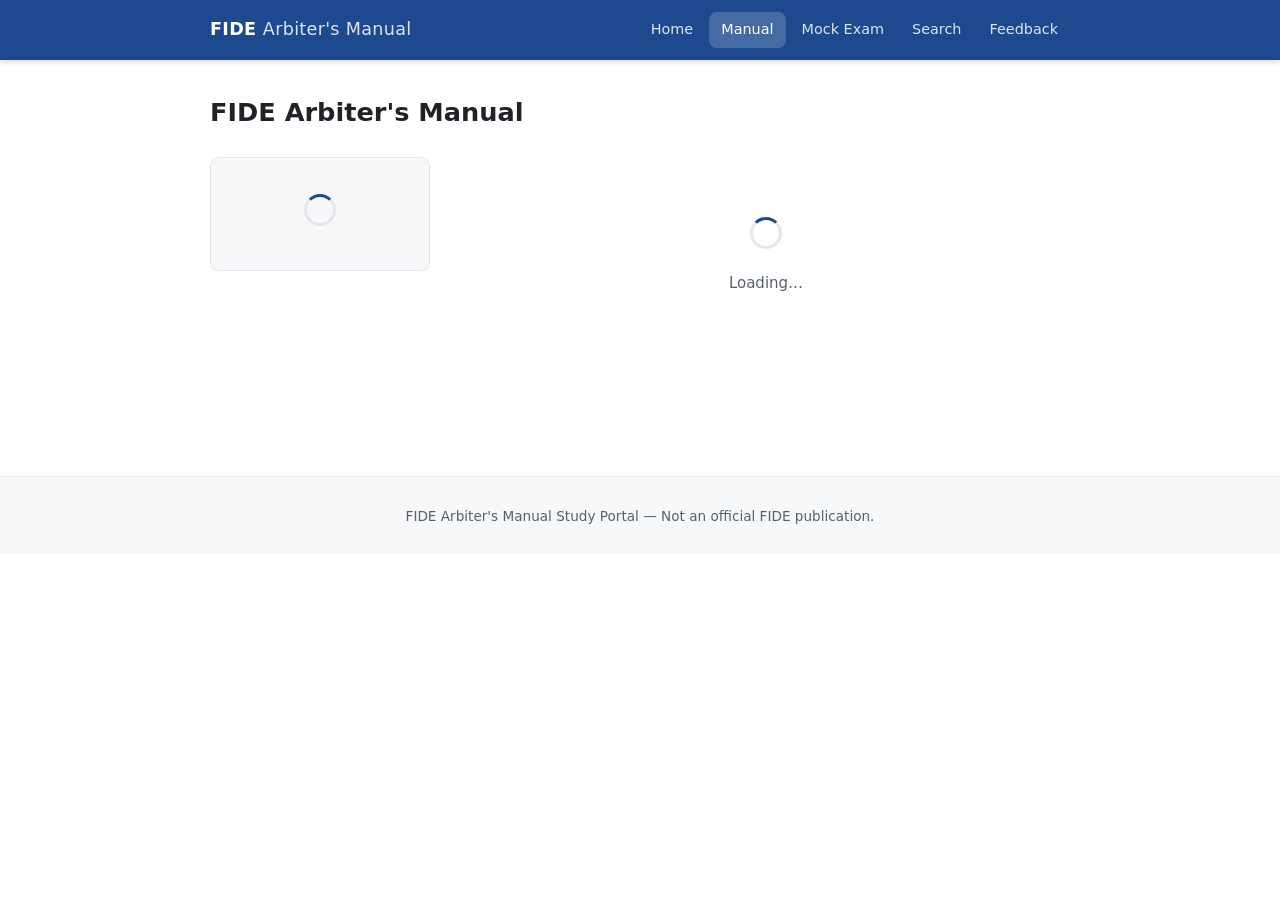
==== chapters.html @ 78ff7191 "Add files via upload" ====
<!DOCTYPE html>
<html lang="en">
<head>
  <meta charset="UTF-8">
  <meta name="viewport" content="width=device-width, initial-scale=1.0">
  <title>Manual – FIDE Arbiter's Manual</title>
  <link rel="stylesheet" href="css/style.css">
</head>
<body>

<!-- ── Header ────────────────────────────────────────────────────────────── -->
<header class="site-header">
  <div class="header-inner">
    <div class="site-logo"><a href="index.html" style="color:#fff;text-decoration:none">FIDE <span>Arbiter's Manual</span></a></div>
    <button class="nav-toggle" aria-label="Toggle navigation">
      <span></span><span></span><span></span>
    </button>
    <nav class="nav-links">
      <a href="index.html">Home</a>
      <a href="chapters.html" class="active">Manual</a>
      <a href="exam.html">Mock Exam</a>
      <a href="search.html">Search</a>
      <a href="feedback.html">Feedback</a>
    </nav>
  </div>
</header>

<!-- ── Page ──────────────────────────────────────────────────────────────── -->
<main class="container" style="padding-top:36px;padding-bottom:60px;">
  <h1 id="page-title" style="margin-bottom:28px;font-size:1.6rem;">FIDE Arbiter's Manual</h1>

  <div class="page-layout">
    <!-- Sidebar -->
    <nav class="chapter-nav" id="chapter-sidebar">
      <div class="loading-wrap" style="padding:20px 0;">
        <div class="spinner"></div>
      </div>
    </nav>

    <!-- Content area -->
    <div id="chapter-content">
      <div class="loading-wrap"><div class="spinner"></div><p>Loading…</p></div>
    </div>
  </div>
</main>

<!-- ── Footer ────────────────────────────────────────────────────────────── -->
<footer class="site-footer">
  <p>FIDE Arbiter's Manual Study Portal &mdash; Not an official FIDE publication.</p>
</footer>

<script src="js/app.js"></script>
<script src="js/chapters.js"></script>

</body>
</html>
---- css/style.css ----
/* ============================================================
   FIDE Arbiter's Manual – Global Stylesheet
   ============================================================ */

/* --- Reset & Base ------------------------------------------ */
*, *::before, *::after { box-sizing: border-box; margin: 0; padding: 0; }

:root {
  --bg:        #ffffff;
  --surface:   #f7f8fa;
  --border:    #e5e7eb;
  --text:      #1f2328;
  --muted:     #57606a;
  --accent:    #1d4a8f;   /* FIDE blue */
  --accent-lt: #e8eef7;
  --success:   #1a7f37;
  --success-lt:#d4edda;
  --danger:    #cf222e;
  --danger-lt: #fce8e8;
  --warn:      #9a6700;
  --warn-lt:   #fff8c5;
  --radius:    8px;
  --shadow:    0 1px 4px rgba(0,0,0,.08);
  --font:      -apple-system, "Segoe UI", system-ui, sans-serif;
}

html { scroll-behavior: smooth; }

body {
  font-family: var(--font);
  font-size: 15px;
  line-height: 1.65;
  color: var(--text);
  background: var(--bg);
}

a { color: var(--accent); text-decoration: none; }
a:hover { text-decoration: underline; }

img { max-width: 100%; display: block; }

h1, h2, h3, h4 { line-height: 1.3; font-weight: 600; }

/* --- Layout ------------------------------------------------- */
.container { max-width: 900px; margin: 0 auto; padding: 0 20px; }

/* --- Header ------------------------------------------------- */
.site-header {
  background: var(--accent);
  color: #fff;
  padding: 0;
  position: sticky;
  top: 0;
  z-index: 100;
  box-shadow: 0 2px 6px rgba(0,0,0,.15);
}

.header-inner {
  max-width: 900px;
  margin: 0 auto;
  padding: 0 20px;
  display: flex;
  align-items: center;
  justify-content: space-between;
  height: 60px;
}

.site-logo {
  font-size: 1.1rem;
  font-weight: 700;
  color: #fff;
  letter-spacing: .3px;
}
.site-logo span { font-weight: 300; opacity: .85; }

.nav-links { display: flex; gap: 4px; }

.nav-links a {
  color: rgba(255,255,255,.85);
  padding: 6px 12px;
  border-radius: var(--radius);
  font-size: .9rem;
  transition: background .15s;
}
.nav-links a:hover,
.nav-links a.active { background: rgba(255,255,255,.18); color: #fff; text-decoration: none; }

/* hamburger (mobile) */
.nav-toggle { display: none; background: none; border: none; cursor: pointer; padding: 6px; }
.nav-toggle span {
  display: block; width: 22px; height: 2px;
  background: #fff; margin: 4px 0; border-radius: 2px; transition: .2s;
}

/* --- Hero --------------------------------------------------- */
.hero {
  background: linear-gradient(135deg, #1d4a8f 0%, #2a6fbd 100%);
  color: #fff;
  padding: 64px 20px;
  text-align: center;
}
.hero h1 { font-size: 2.2rem; margin-bottom: 12px; }
.hero p  { font-size: 1.05rem; opacity: .88; max-width: 560px; margin: 0 auto 28px; }

/* --- Buttons ------------------------------------------------ */
.btn {
  display: inline-block;
  padding: 10px 22px;
  border-radius: var(--radius);
  font-size: .9rem;
  font-weight: 600;
  cursor: pointer;
  border: none;
  transition: opacity .15s, transform .1s;
}
.btn:hover { opacity: .88; transform: translateY(-1px); text-decoration: none; }
.btn:active { transform: translateY(0); }

.btn-primary   { background: var(--accent);  color: #fff; }
.btn-secondary { background: var(--surface); color: var(--text); border: 1px solid var(--border); }
.btn-success   { background: var(--success); color: #fff; }
.btn-danger    { background: var(--danger);  color: #fff; }
.btn-outline   { background: transparent; color: var(--accent); border: 2px solid var(--accent); }
.btn-white     { background: #fff; color: var(--accent); }
.btn-lg        { padding: 13px 30px; font-size: 1rem; }
.btn-sm        { padding: 6px 14px;  font-size: .82rem; }

/* --- Cards -------------------------------------------------- */
.card {
  background: var(--bg);
  border: 1px solid var(--border);
  border-radius: var(--radius);
  padding: 24px;
  box-shadow: var(--shadow);
}

.card-grid {
  display: grid;
  grid-template-columns: repeat(auto-fill, minmax(260px, 1fr));
  gap: 20px;
  margin-top: 24px;
}

.chapter-card {
  border: 1px solid var(--border);
  border-radius: var(--radius);
  padding: 20px;
  background: var(--bg);
  transition: box-shadow .15s, transform .15s;
}
.chapter-card:hover { box-shadow: 0 4px 14px rgba(0,0,0,.1); transform: translateY(-2px); }
.chapter-card .chapter-num {
  font-size: .75rem;
  font-weight: 700;
  text-transform: uppercase;
  letter-spacing: .8px;
  color: var(--accent);
  margin-bottom: 6px;
}
.chapter-card h3 { font-size: 1rem; margin-bottom: 8px; }
.chapter-card p  { font-size: .88rem; color: var(--muted); margin-bottom: 16px; }
.chapter-card .card-actions { display: flex; gap: 8px; }

/* --- Section ----------------------------------------------- */
.section { padding: 48px 0; }
.section-alt { background: var(--surface); }

.section-header { margin-bottom: 24px; }
.section-header h2 { font-size: 1.5rem; }
.section-header p  { color: var(--muted); margin-top: 4px; }

/* --- Badge -------------------------------------------------- */
.badge {
  display: inline-block;
  padding: 2px 9px;
  border-radius: 20px;
  font-size: .75rem;
  font-weight: 600;
  text-transform: uppercase;
  letter-spacing: .4px;
}
.badge-easy   { background: var(--success-lt); color: var(--success); }
.badge-medium { background: var(--warn-lt);    color: var(--warn); }
.badge-hard   { background: var(--danger-lt);  color: var(--danger); }

/* --- Article Viewer ----------------------------------------- */
.article-list { list-style: none; }
.article-item {
  border-bottom: 1px solid var(--border);
  padding: 20px 0;
}
.article-item:last-child { border-bottom: none; }
.article-num {
  font-size: .8rem; font-weight: 700; color: var(--accent);
  text-transform: uppercase; letter-spacing: .5px; margin-bottom: 4px;
}
.article-heading { font-size: 1rem; font-weight: 600; margin-bottom: 8px; }
.article-content { color: var(--muted); font-size: .93rem; line-height: 1.7; }

/* --- Exam --------------------------------------------------- */
.exam-header {
  background: var(--accent);
  color: #fff;
  padding: 28px 24px;
  border-radius: var(--radius) var(--radius) 0 0;
}
.exam-header h2 { font-size: 1.25rem; }
.progress-bar-wrap {
  background: rgba(255,255,255,.25);
  border-radius: 4px;
  height: 6px;
  margin-top: 14px;
}
.progress-bar-fill {
  background: #fff;
  height: 6px;
  border-radius: 4px;
  transition: width .3s ease;
}

.question-block {
  background: var(--bg);
  border: 1px solid var(--border);
  border-top: none;
  padding: 28px 24px;
}
.question-count { font-size: .82rem; color: var(--muted); margin-bottom: 10px; }
.question-text  { font-size: 1.05rem; font-weight: 600; margin-bottom: 20px; line-height: 1.5; }

.options-list { list-style: none; display: flex; flex-direction: column; gap: 10px; }
.option-item { cursor: pointer; }
.option-label {
  display: flex;
  align-items: flex-start;
  gap: 12px;
  padding: 13px 16px;
  border: 2px solid var(--border);
  border-radius: var(--radius);
  cursor: pointer;
  transition: border-color .15s, background .15s;
  line-height: 1.5;
}
.option-label:hover { border-color: var(--accent); background: var(--accent-lt); }

.option-item input[type="radio"] { display: none; }
.option-item input[type="radio"]:checked + .option-label {
  border-color: var(--accent);
  background: var(--accent-lt);
}

/* result states */
.option-label.correct { border-color: var(--success); background: var(--success-lt); }
.option-label.wrong   { border-color: var(--danger);  background: var(--danger-lt); }

.option-key {
  display: inline-flex;
  align-items: center;
  justify-content: center;
  min-width: 26px; height: 26px;
  border-radius: 50%;
  background: var(--border);
  font-size: .82rem;
  font-weight: 700;
  text-transform: uppercase;
  flex-shrink: 0;
}

.explanation-box {
  margin-top: 20px;
  padding: 16px 18px;
  border-radius: var(--radius);
  background: var(--accent-lt);
  border-left: 4px solid var(--accent);
  font-size: .92rem;
  line-height: 1.65;
}
.explanation-box strong { display: block; margin-bottom: 4px; color: var(--accent); }

.exam-nav {
  display: flex;
  justify-content: space-between;
  align-items: center;
  margin-top: 20px;
}

/* --- Results ----------------------------------------------- */
.result-summary {
  text-align: center;
  padding: 36px 20px;
}
.score-circle {
  display: inline-flex;
  align-items: center;
  justify-content: center;
  width: 120px; height: 120px;
  border-radius: 50%;
  font-size: 2.2rem;
  font-weight: 700;
  color: #fff;
  margin-bottom: 16px;
}
.score-pass { background: var(--success); }
.score-fail { background: var(--danger);  }

.result-breakdown { margin-top: 32px; }
.result-item {
  border: 1px solid var(--border);
  border-radius: var(--radius);
  padding: 18px 20px;
  margin-bottom: 14px;
  text-align: left;
}
.result-item.correct { border-left: 4px solid var(--success); }
.result-item.wrong   { border-left: 4px solid var(--danger); }

/* --- Search ------------------------------------------------- */
.search-bar {
  display: flex;
  gap: 10px;
  margin-bottom: 28px;
}
.search-bar input {
  flex: 1;
  padding: 11px 16px;
  border: 1px solid var(--border);
  border-radius: var(--radius);
  font-size: .95rem;
  font-family: var(--font);
  outline: none;
  transition: border-color .15s;
}
.search-bar input:focus { border-color: var(--accent); }

.search-result {
  border-bottom: 1px solid var(--border);
  padding: 18px 0;
}
.search-result:last-child { border-bottom: none; }
.search-result h4 { font-size: .95rem; color: var(--accent); margin-bottom: 4px; }
.search-result p  { font-size: .88rem; color: var(--muted); }
.search-result mark { background: var(--warn-lt); color: var(--text); border-radius: 2px; padding: 0 2px; }

.no-results { text-align: center; padding: 40px; color: var(--muted); }

/* --- Feedback Form ----------------------------------------- */
.feedback-form { max-width: 600px; margin: 0 auto; }
.form-group { margin-bottom: 20px; }
.form-group label {
  display: block;
  font-weight: 600;
  font-size: .9rem;
  margin-bottom: 6px;
}
.form-group input,
.form-group select,
.form-group textarea {
  width: 100%;
  padding: 10px 14px;
  border: 1px solid var(--border);
  border-radius: var(--radius);
  font-size: .93rem;
  font-family: var(--font);
  outline: none;
  transition: border-color .15s;
  background: var(--bg);
  color: var(--text);
}
.form-group input:focus,
.form-group select:focus,
.form-group textarea:focus { border-color: var(--accent); }
.form-group textarea { min-height: 120px; resize: vertical; }

.form-success {
  display: none;
  text-align: center;
  padding: 32px;
  background: var(--success-lt);
  border-radius: var(--radius);
  color: var(--success);
}
.form-success h3 { margin-bottom: 8px; }

/* --- Sidebar/Chapter nav ------------------------------------ */
.page-layout { display: grid; grid-template-columns: 220px 1fr; gap: 32px; align-items: start; }

.chapter-nav {
  position: sticky;
  top: 76px;
  background: var(--surface);
  border: 1px solid var(--border);
  border-radius: var(--radius);
  padding: 16px 0;
}
.chapter-nav h4 {
  font-size: .8rem;
  text-transform: uppercase;
  letter-spacing: .6px;
  color: var(--muted);
  padding: 0 16px 10px;
  border-bottom: 1px solid var(--border);
  margin-bottom: 8px;
}
.chapter-nav a {
  display: block;
  padding: 8px 16px;
  font-size: .88rem;
  color: var(--text);
  transition: background .1s;
}
.chapter-nav a:hover,
.chapter-nav a.active {
  background: var(--accent-lt);
  color: var(--accent);
  text-decoration: none;
}

/* --- Footer ------------------------------------------------- */
.site-footer {
  background: var(--surface);
  border-top: 1px solid var(--border);
  padding: 28px 20px;
  text-align: center;
  font-size: .85rem;
  color: var(--muted);
  margin-top: 60px;
}

/* --- Loading spinner --------------------------------------- */
.spinner {
  display: inline-block;
  width: 32px; height: 32px;
  border: 3px solid var(--border);
  border-top-color: var(--accent);
  border-radius: 50%;
  animation: spin .7s linear infinite;
}
@keyframes spin { to { transform: rotate(360deg); } }

.loading-wrap { text-align: center; padding: 60px 20px; }
.loading-wrap p { color: var(--muted); margin-top: 14px; }

/* --- Toast -------------------------------------------------- */
.toast {
  position: fixed;
  bottom: 24px;
  right: 24px;
  background: var(--text);
  color: #fff;
  padding: 12px 20px;
  border-radius: var(--radius);
  font-size: .88rem;
  box-shadow: 0 4px 14px rgba(0,0,0,.2);
  transform: translateY(80px);
  opacity: 0;
  transition: transform .25s, opacity .25s;
  z-index: 999;
}
.toast.show { transform: translateY(0); opacity: 1; }

/* --- Responsive -------------------------------------------- */
@media (max-width: 700px) {
  .hero h1 { font-size: 1.6rem; }
  .page-layout { grid-template-columns: 1fr; }
  .chapter-nav { position: static; }
  .nav-links { display: none; flex-direction: column; position: absolute; top: 60px; left: 0; right: 0; background: var(--accent); padding: 10px 0; }
  .nav-links.open { display: flex; }
  .nav-toggle { display: block; }
  .site-header { position: relative; }
  .search-bar { flex-direction: column; }
  .exam-nav { flex-direction: column; gap: 10px; }
  .exam-nav .btn { width: 100%; text-align: center; }
}
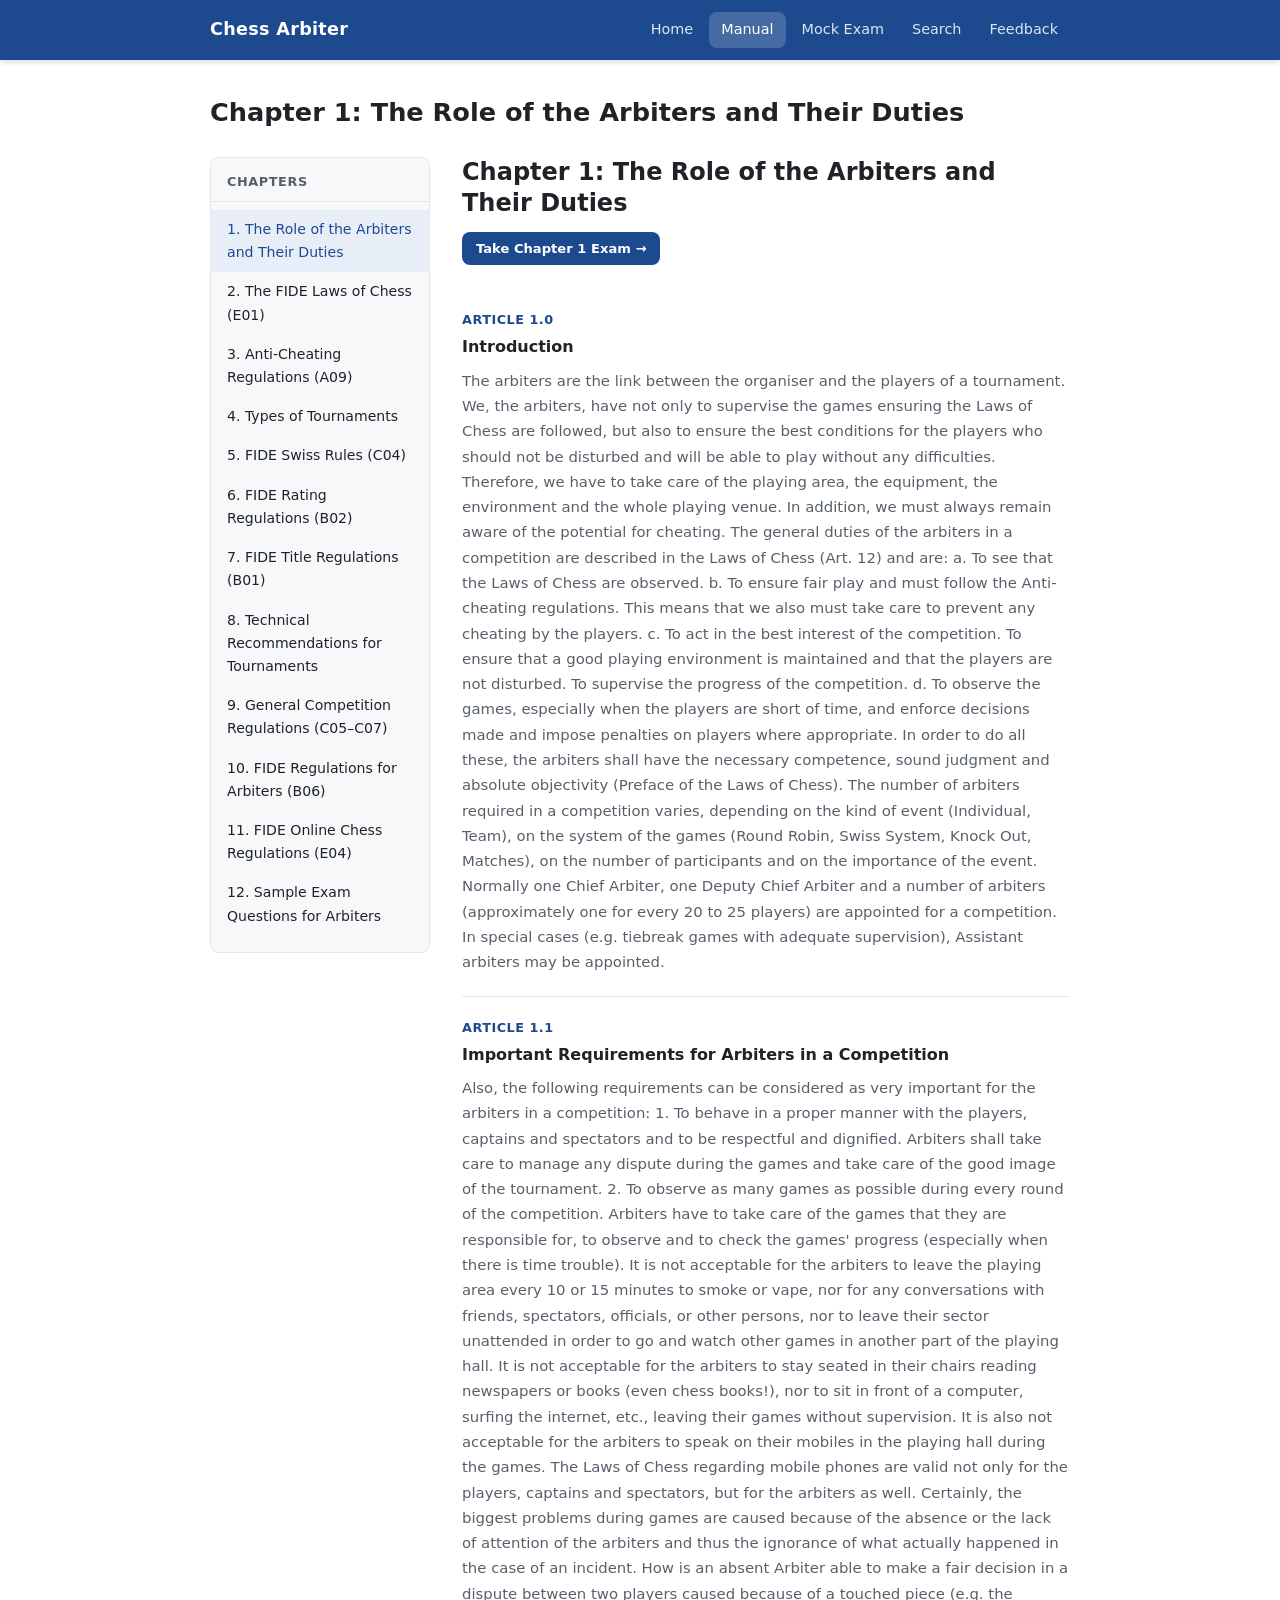
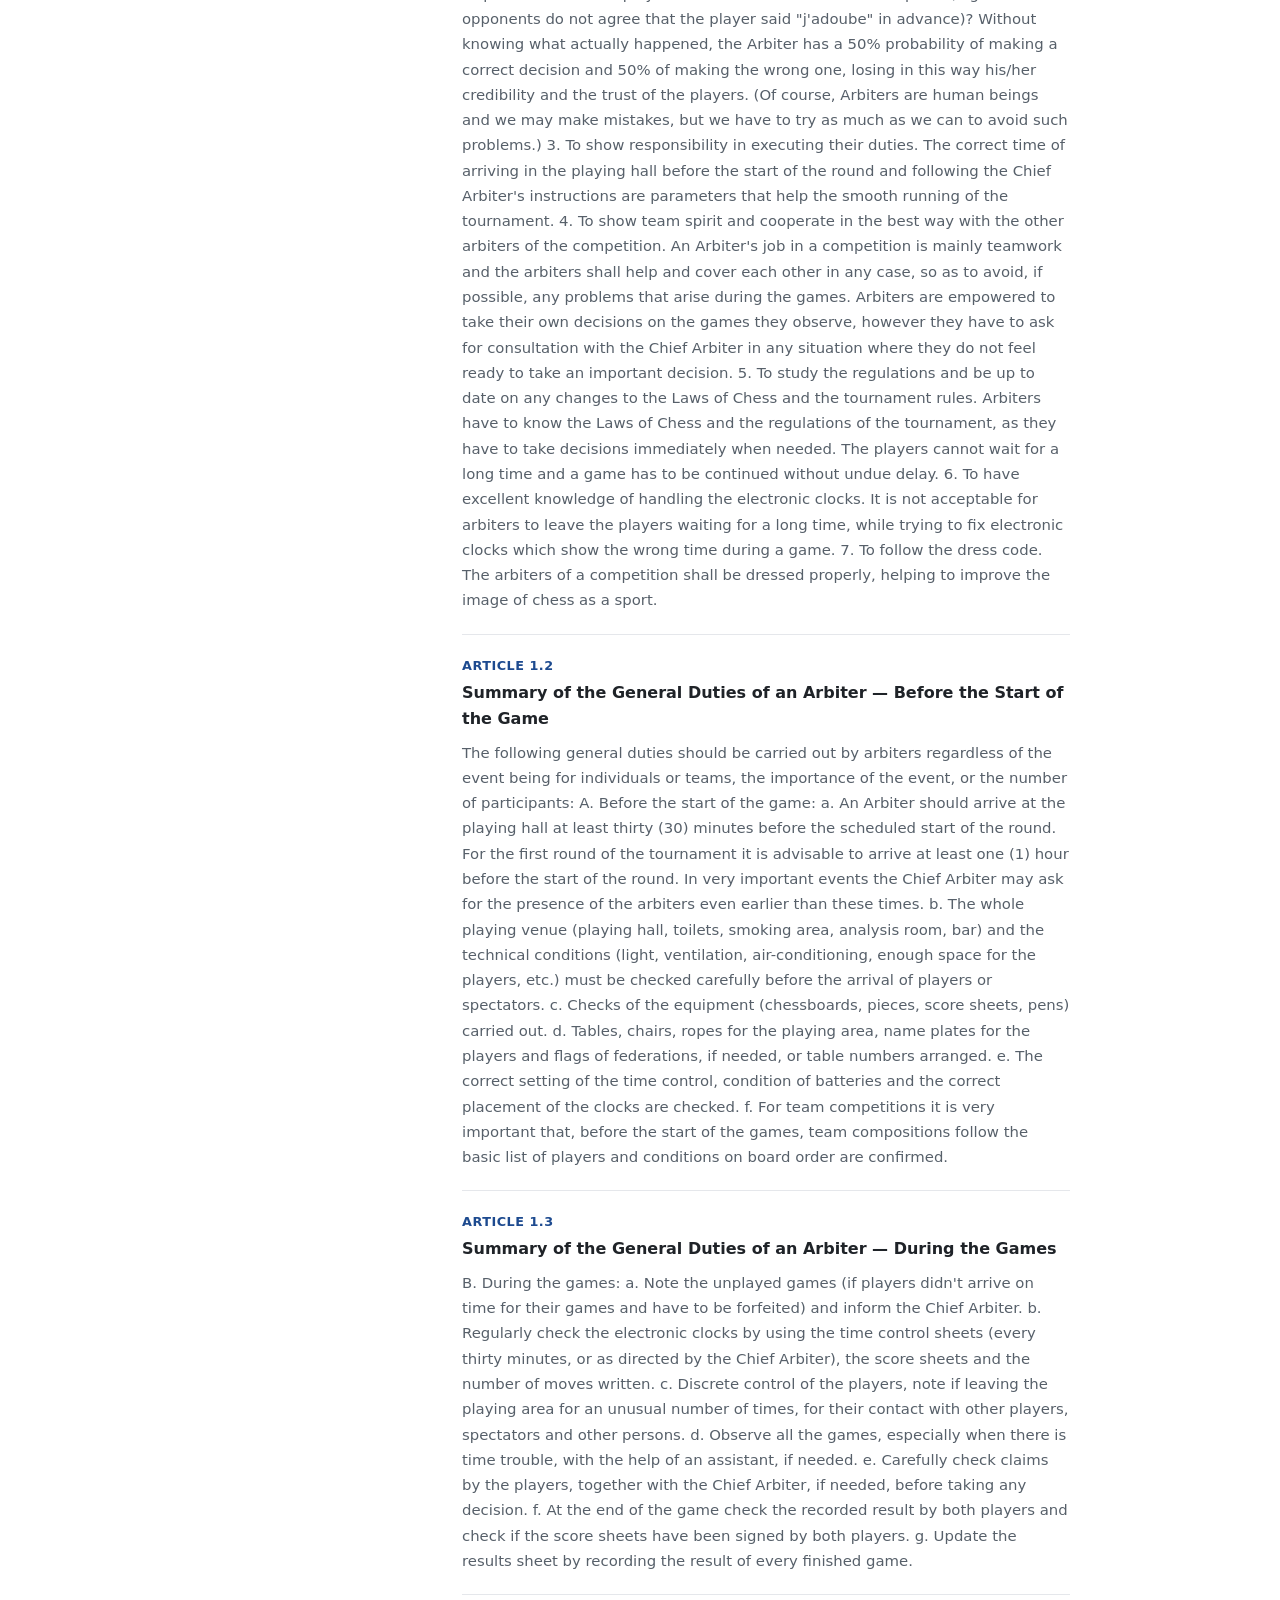
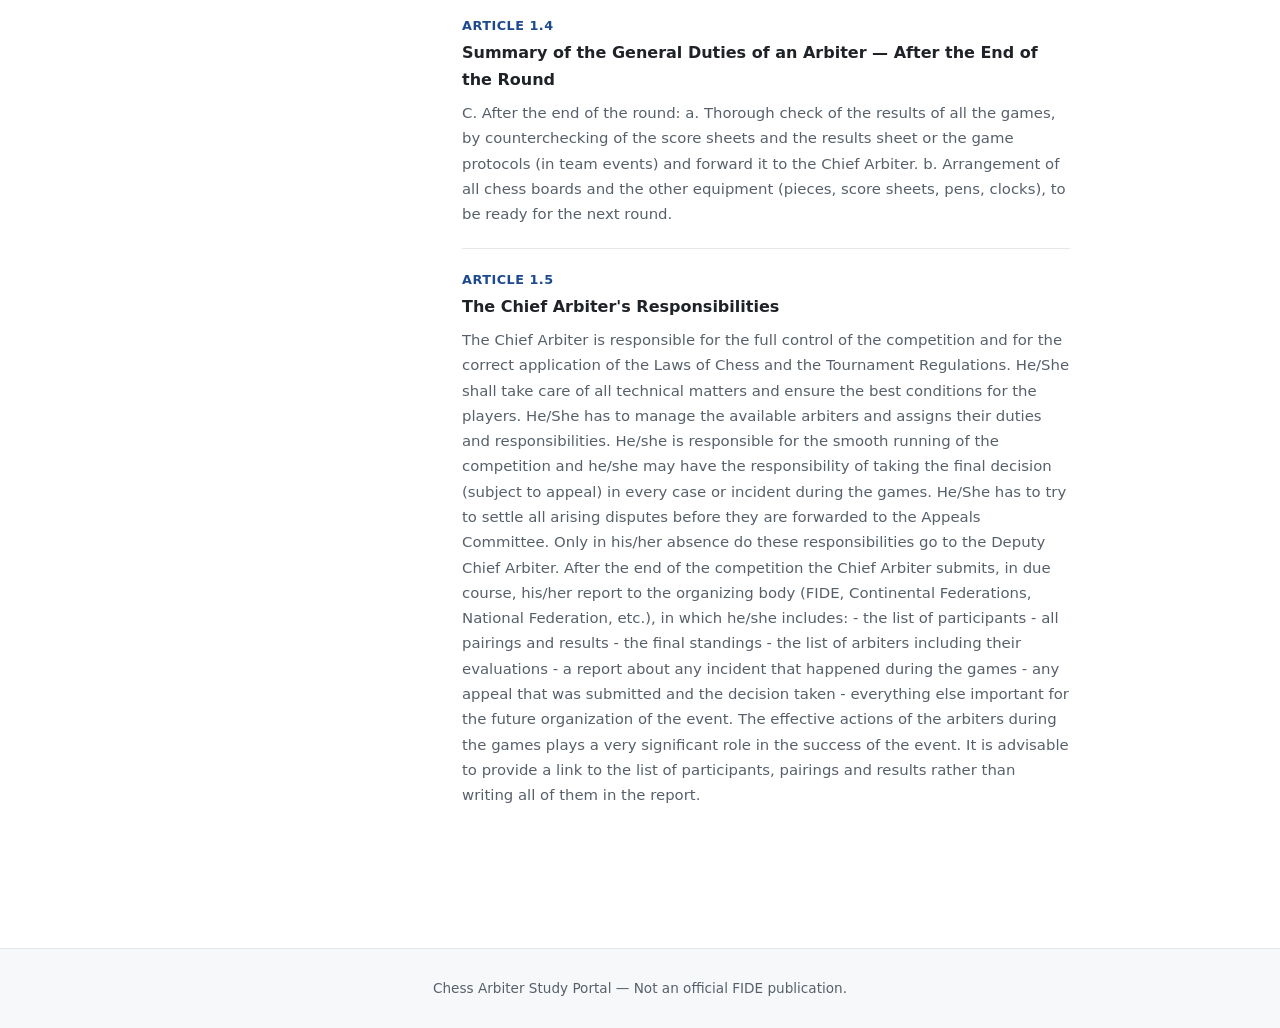
==== commit f0760c0a: "Add files via upload" ====
--- a/chapters.html
+++ b/chapters.html
@@ -1,56 +1,55 @@
-<!DOCTYPE html>
-<html lang="en">
-<head>
-  <meta charset="UTF-8">
-  <meta name="viewport" content="width=device-width, initial-scale=1.0">
-  <title>Manual – FIDE Arbiter's Manual</title>
-  <link rel="stylesheet" href="css/style.css">
-</head>
-<body>
-
-<!-- ── Header ────────────────────────────────────────────────────────────── -->
-<header class="site-header">
-  <div class="header-inner">
-    <div class="site-logo"><a href="index.html" style="color:#fff;text-decoration:none">FIDE <span>Arbiter's Manual</span></a></div>
-    <button class="nav-toggle" aria-label="Toggle navigation">
-      <span></span><span></span><span></span>
-    </button>
-    <nav class="nav-links">
-      <a href="index.html">Home</a>
-      <a href="chapters.html" class="active">Manual</a>
-      <a href="exam.html">Mock Exam</a>
-      <a href="search.html">Search</a>
-      <a href="feedback.html">Feedback</a>
-    </nav>
-  </div>
-</header>
-
-<!-- ── Page ──────────────────────────────────────────────────────────────── -->
-<main class="container" style="padding-top:36px;padding-bottom:60px;">
-  <h1 id="page-title" style="margin-bottom:28px;font-size:1.6rem;">FIDE Arbiter's Manual</h1>
-
-  <div class="page-layout">
-    <!-- Sidebar -->
-    <nav class="chapter-nav" id="chapter-sidebar">
-      <div class="loading-wrap" style="padding:20px 0;">
-        <div class="spinner"></div>
-      </div>
-    </nav>
-
-    <!-- Content area -->
-    <div id="chapter-content">
-      <div class="loading-wrap"><div class="spinner"></div><p>Loading…</p></div>
-    </div>
-  </div>
-</main>
-
-<!-- ── Footer ────────────────────────────────────────────────────────────── -->
-<footer class="site-footer">
-  <p>FIDE Arbiter's Manual Study Portal &mdash; Not an official FIDE publication.</p>
-</footer>
-
-<script src="js/app.js"></script>
-<script src="js/chapters.js"></script>
-
-</body>
-</html>
+<!DOCTYPE html>
+<html lang="en">
+<head>
+  <meta charset="UTF-8">
+  <meta name="viewport" content="width=device-width, initial-scale=1.0">
+  <title>Manual – Chess Arbiter</title>
+  <link rel="stylesheet" href="css/style.css">
+</head>
+<body>
+
+<!-- ── Header ────────────────────────────────────────────────────────────── -->
+<header class="site-header">
+  <div class="header-inner">
+    <div class="site-logo"><a href="index.html" style="color:#fff;text-decoration:none"><strong>Chess Arbiter</strong></a></div>
+    <button class="nav-toggle" aria-label="Toggle navigation">
+      <span></span><span></span><span></span>
+    </button>
+    <nav class="nav-links">
+      <a href="index.html">Home</a>
+      <a href="manual.html" class="active">Manual</a>
+      <a href="exam.html">Mock Exam</a>
+      <a href="search.html">Search</a>      <a href="feedback.html">Feedback</a>
+    </nav>
+  </div>
+</header>
+
+<!-- ── Page ──────────────────────────────────────────────────────────────── -->
+<main class="container" style="padding-top:36px;padding-bottom:60px;">
+  <h1 id="page-title" style="margin-bottom:28px;font-size:1.6rem;"><strong>Chess Arbiter</strong></h1>
+
+  <div class="page-layout">
+    <!-- Sidebar -->
+    <nav class="chapter-nav" id="chapter-sidebar">
+      <div class="loading-wrap" style="padding:20px 0;">
+        <div class="spinner"></div>
+      </div>
+    </nav>
+
+    <!-- Content area -->
+    <div id="chapter-content">
+      <div class="loading-wrap"><div class="spinner"></div><p>Loading…</p></div>
+    </div>
+  </div>
+</main>
+
+<!-- ── Footer ────────────────────────────────────────────────────────────── -->
+<footer class="site-footer">
+  <p>Chess Arbiter Study Portal &mdash; Not an official FIDE publication.</p>
+</footer>
+
+<script src="js/app.js"></script>
+<script src="js/chapters.js"></script>
+
+</body>
+</html>
